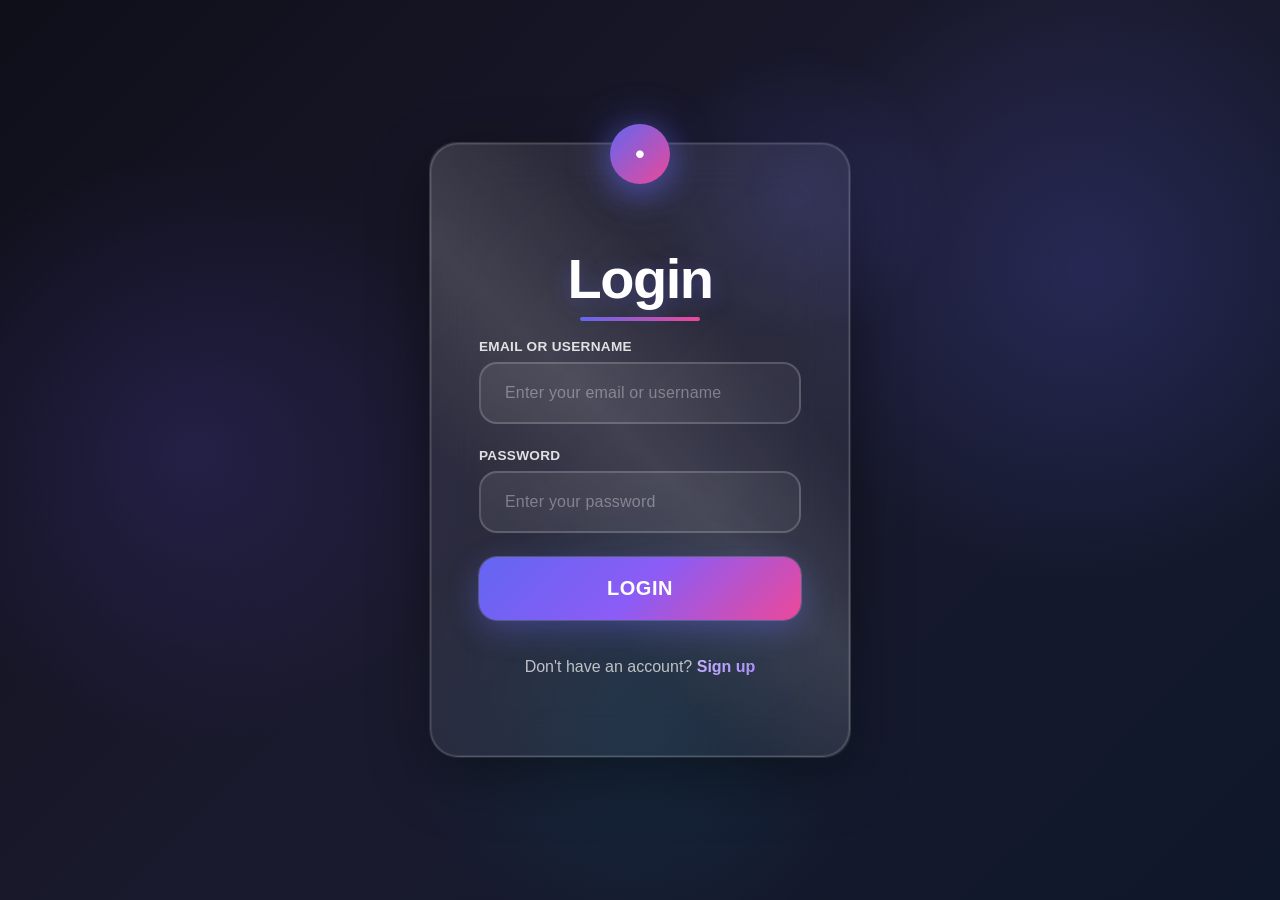
==== index.html @ e44d62c7 "First Commit" ====
<!DOCTYPE html>
<html lang="en">

<head>
    <meta charset="UTF-8">
    <meta name="viewport" content="width=device-width, initial-scale=1.0">
    <title>Login Page</title>
    <link rel="stylesheet" href="style.css">
    <link rel="stylesheet" href="animate.css">
</head>

<body class="wholebody">
    <main class="login-container">
        <section class="login-card">
            <div class="login-icon" aria-hidden="true">•</div>
            <h1 class="logtext">Login</h1>
            <form action="button.html" method="get">
                <div class="inbox">
                    <div class="input-group">
                        <label for="email">Email or Username</label>
                        <input type="text" id="email" name="email" placeholder="Enter your email or username" autocomplete="username" required>
                    </div>
                    <div class="input-group">
                        <label for="password">Password</label>
                        <input type="password" id="password" name="password" placeholder="Enter your password" autocomplete="current-password" required>
                    </div>
                </div>
                
                <div class="form-actions">
                    <button type="submit" class="login-btn" id="loginBtn">Login</button>
                </div>
                
                <p class="signup-text">
                    Don't have an account? <a href="index.html" class="signup-link">Sign up</a>
                </p>
            </form>
        </section>
    </main>


</body>

</html>
---- style.css ----
.login-container {
    display: flex;
    justify-content: center;
    align-items: center;
    width: 100%;
}

.login-card {
    position: relative;
    margin-top: 10vh;
    margin-bottom: 10vh ;
    background: linear-gradient(135deg, rgba(255, 255, 255, 0.1) 0%, rgba(255, 255, 255, 0.05) 100%);
    backdrop-filter: blur(24px);
    -webkit-backdrop-filter: blur(24px);
    display: flex;
    flex-direction: column;
    justify-content: center;
    padding: 56px 48px;
    border-radius: 28px;
    width: 420px;
    box-sizing: border-box;
    box-shadow: 
        0 20px 60px rgba(0, 0, 0, 0.4),
        0 0 0 1px rgba(255, 255, 255, 0.12),
        inset 0 0 0 1px rgba(255, 255, 255, 0.08);
    transition: transform 0.4s cubic-bezier(0.34, 1.56, 0.64, 1), box-shadow 0.4s ease, border-color 0.3s ease;
    border: 1px solid rgba(255, 255, 255, 0.18);
}

.login-card:hover {
    transform: translateY(-6px) scale(1.01);
    box-shadow: 
        0 30px 80px rgba(0, 0, 0, 0.5),
        0 0 0 1px rgba(255, 255, 255, 0.2),
        inset 0 0 0 1px rgba(255, 255, 255, 0.12);
    border-color: rgba(99, 102, 241, 0.3);
}
.logtext {
    position: relative;
    font-family: 'Inter', 'Helvetica Neue', Arial, sans-serif;
    font-weight: 800;
    font-size: 3.5rem;
    color: #ffffff;
    text-align: center;
    letter-spacing: -1.5px;
    line-height: 1.15;
    text-shadow: 0 4px 20px rgba(99, 102, 241, 0.3);
    margin-bottom: 28px;
}


.login-icon {
    font-size: 4rem;
    text-align: center;
    margin-bottom: 24px;
    animation: iconFloat 3s ease-in-out infinite;
    filter: drop-shadow(0 0 20px rgba(99, 102, 241, 0.4));
}

@keyframes iconFloat {
    0%, 100% {
        transform: translateY(0);
    }
    50% {
        transform: translateY(-8px);
    }
}
.wholebody {
    justify-content: center;
    align-items: center;
    margin: 0;
    display: flex;
    background: 
        radial-gradient(circle at 15% 50%, rgba(120, 86, 255, 0.15) 0%, transparent 25%),
        radial-gradient(circle at 85% 30%, rgba(99, 102, 241, 0.2) 0%, transparent 25%),
        radial-gradient(circle at 50% 80%, rgba(6, 182, 212, 0.1) 0%, transparent 25%),
        linear-gradient(135deg, #0f0f1a 0%, #1a1a2e 50%, #0f172a 100%);
    min-height: 100vh;
    font-family: 'Inter', -apple-system, BlinkMacSystemFont, 'Segoe UI', Roboto, sans-serif;
}
.inbox {
    display: flex;
    flex-direction: column;
    gap: 24px;
}

.input-group {
    width: 100%;
}

.inbox input {
    width: 100%;
    box-sizing: border-box;
    padding: 20px 24px;
    border: 2px solid rgba(255, 255, 255, 0.18);
    border-radius: 18px;
    font-size: 1rem;
    font-family: 'Inter', -apple-system, BlinkMacSystemFont, 'Segoe UI', Roboto, sans-serif;
    transition: all 0.3s cubic-bezier(0.4, 0, 0.2, 1);
    background: linear-gradient(135deg, rgba(255, 255, 255, 0.08) 0%, rgba(255, 255, 255, 0.04) 100%);
    color: #ffffff;
    outline: none;
    letter-spacing: 0.2px;
}

.inbox input::placeholder {
    color: rgba(255, 255, 255, 0.35);
    font-weight: 400;
}

.inbox input:hover {
    border-color: rgba(255, 255, 255, 0.4);
    background: linear-gradient(135deg, rgba(255, 255, 255, 0.1) 0%, rgba(255, 255, 255, 0.06) 100%);
}

.inbox input:focus {
    border-color: #818cf8;
    background: linear-gradient(135deg, rgba(255, 255, 255, 0.12) 0%, rgba(255, 255, 255, 0.08) 100%);
    box-shadow: 0 0 0 6px rgba(99, 102, 241, 0.2);
}

/* Label styling */
.inbox label {
    display: block;
    margin-bottom: 8px;
    font-size: 0.85rem;
    font-weight: 600;
    color: rgba(255, 255, 255, 0.85);
    font-family: 'Inter', -apple-system, BlinkMacSystemFont, 'Segoe UI', Roboto, sans-serif;
    letter-spacing: 0.3px;
    text-transform: uppercase;
}
.message {
    align-items: center;
}

/* Semantic class for screen readers */
.visually-hidden {
    position: absolute;
    width: 1px;
    height: 1px;
    padding: 0;
    margin: -1px;
    overflow: hidden;
    clip: rect(0, 0, 0, 0);
    white-space: nowrap;
    border: 0;
}

/* Message card improvements */
.message-card {
    position: relative;
    margin-top: 10vh;
    margin-bottom: 10vh;
    margin-left: 20vh;
    margin-right: 20vh;
    background: linear-gradient(135deg, rgba(255, 255, 255, 0.1) 0%, rgba(255, 255, 255, 0.05) 100%);
    backdrop-filter: blur(24px);
    -webkit-backdrop-filter: blur(24px);
    border-radius: 28px;
    padding: 56px 40px;
    border: 1px solid rgba(255, 255, 255, 0.18);
    
}

.message-content p {
    transition: all 0.3s cubic-bezier(0.4, 0, 0.2, 1);
}

.message-header {
    display: flex;
    flex-direction: column;
    align-items: center;
    margin-bottom: 40px;
    padding-bottom: 32px;
    border-bottom: 1px solid rgba(255, 255, 255, 0.15);
}

.message-header h1 {
    font-family: 'Inter', -apple-system, BlinkMacSystemFont, 'Segoe UI', Roboto, sans-serif;
    font-weight: 700;
    font-size: 2.75rem;
    color: #ffffff;
    margin: 0 0 16px 0;
    line-height: 1.1;
    letter-spacing: -1px;
    text-align: center;
}



@keyframes successPulse {
    0%, 100% {
        box-shadow: 0 8px 30px rgba(99, 102, 241, 0.5);
        transform: scale(1);
    }
    50% {
        box-shadow: 0 8px 40px rgba(99, 102, 241, 0.7);
        transform: scale(1.05);
    }
}

.message-content {
    display: flex;
    flex-direction: column;
    gap: 28px;
    color: rgba(255, 255, 255, 0.8);
    font-family: 'Inter', -apple-system, BlinkMacSystemFont, 'Segoe UI', Roboto, sans-serif;
    font-size: 1.05rem;
    line-height: 1.75;
}

.message-content p {
    margin: 0;
    padding: 20px 24px;
    background: linear-gradient(135deg, rgba(0, 0, 0, 0.25) 0%, rgba(0, 0, 0, 0.15) 100%);
    border-radius: 16px;
    
    transition: all 0.3s ease;
    position: relative;
}

.message-content p::before {
    content: '';
    position: absolute;
    left: 12px;
    top: 20px;
    bottom: 20px;
    width: 3px;
    
    border-radius: 2px;
    opacity: 0.6;
}

.message-content p:hover {
    background: linear-gradient(135deg, rgba(0, 0, 0, 0.35) 0%, rgba(0, 0, 0, 0.25) 100%);
    transform: translateX(8px);
    border-left-color: #818cf8;
}

.message-footer {
    margin-top: 40px;
    padding-top: 32px;
    border-top: 1px solid rgba(255, 255, 255, 0.15);
    text-align: center;
}

.message-footer p {
    color: rgba(255, 255, 255, 0.65);
    margin: 14px 0;
    font-style: italic;
}

.message-footer em {
    font-style: italic;
    color: #818cf8;
}

.message-footer strong {
    color: #a78bfa;
    font-size: 1.1rem;
    font-weight: 700;
    letter-spacing: 0.5px;
    text-transform: uppercase;
}

.message-footer small {
    color: rgba(255, 255, 255, 0.4);
    font-size: 0.9rem;
    font-weight: 500;
}

.back-btn {
    display: inline-block;
    margin-top: 20px;
    padding: 16px 36px;
    background: linear-gradient(135deg, #6366f1 0%, #8b5cf6 100%);
    color: white;
    text-decoration: none;
    border-radius: 14px;
    font-weight: 700;
    font-family: 'Inter', -apple-system, BlinkMacSystemFont, 'Segoe UI', Roboto, sans-serif;
    font-size: 1rem;
    transition: all 0.3s cubic-bezier(0.4, 0, 0.2, 1);
    box-shadow: 0 6px 20px rgba(99, 102, 241, 0.35);
    letter-spacing: 0.3px;
    width: 100%;
    max-width: 300px;
    text-align: center;
    box-sizing: border-box;
}

.back-btn:hover {
    transform: translateY(-3px);
    box-shadow: 0 10px 30px rgba(99, 102, 241, 0.55);
    background: linear-gradient(135deg, #8b5cf6 0%, #6366f1 100%);
}

.back-btn:active {
    transform: translateY(-1px);
}

/* Form actions */
.form-actions {
    display: flex;
    justify-content: center;
    margin-top: 24px;
}

/* Signup text */
.signup-text {
    text-align: center;
    margin-top: 32px;
    font-size: 1.05rem;
    color: rgba(255, 255, 255, 0.75);
    font-family: 'Inter', -apple-system, BlinkMacSystemFont, 'Segoe UI', Roboto, sans-serif;
    font-weight: 500;
}

.signup-link {
    color: #818cf8;
    text-decoration: none;
    font-weight: 700;
    transition: all 0.3s ease;
    padding: 2px 0;
    border-bottom: 2px solid transparent;
    display: inline-block;
}

.signup-link:hover {
    color: #a78bfa;
    border-bottom-color: #a78bfa;
    transform: translateX(4px);
}

/* Button styling */
.login-btn {
    display: inline-block;
    padding: 20px 48px;
    font-size: 1.05rem;
    font-weight: 700;
    font-family: 'Inter', -apple-system, BlinkMacSystemFont, 'Segoe UI', Roboto, sans-serif;
    color: #ffffff;
    background: linear-gradient(135deg, #6366f1 0%, #8b5cf6 50%, #a78bfa 100%);
    border: none;
    border-radius: 18px;
    cursor: pointer;
    transition: all 0.3s cubic-bezier(0.4, 0, 0.2, 1);
    box-shadow: 0 6px 20px rgba(99, 102, 241, 0.4);
    width: 100%;
    letter-spacing: 0.4px;
    position: relative;
    overflow: hidden;
}

.login-btn::before {
    content: '';
    position: absolute;
    top: 0;
    left: -100%;
    width: 100%;
    height: 100%;
    background: linear-gradient(90deg, transparent, rgba(255, 255, 255, 0.2), transparent);
    transition: left 0.5s ease;
}

.login-btn:hover {
    transform: translateY(-3px);
    box-shadow: 0 12px 30px rgba(99, 102, 241, 0.6);
    background: linear-gradient(135deg, #8b5cf6 0%, #6366f1 50%, #a78bfa 100%);
}

.login-btn:hover::before {
    left: 100%;
}

.login-btn:active {
    transform: translateY(-1px);
    box-shadow: 0 8px 20px rgba(99, 102, 241, 0.5);
}

.login-btn:focus {
    outline: none;
    box-shadow: 0 0 0 6px rgba(99, 102, 241, 0.25), 0 8px 20px rgba(99, 102, 241, 0.5);
}

/* Responsive Design */
@media (max-width: 768px) {
    .wholebody {
        padding: 24px;
    }
    
    .login-card {
        width: 100%;
        max-width: 420px;
        padding: 48px 36px;
        margin-top: 8vh;
        border-radius: 24px;
    }
    
    .logtext {
        font-size: 2.75rem;
    }
    
    .login-icon {
        font-size: 3.5rem;
    }
    
    .inbox input {
        padding: 18px 20px;
        font-size: 0.95rem;
    }
    
    .login-btn {
        padding: 18px 36px;
        font-size: 1rem;
    }
    
    .signup-text {
        font-size: 0.95rem;
    }
    
    .message-header h1 {
        font-size: 2.25rem;
    }
}

@media (max-width: 480px) {
    .login-card {
        padding: 40px 28px;
        margin-top: 6vh;
        border-radius: 22px;
    }
    
    .logtext {
        font-size: 2.25rem;
        margin-bottom: 24px;
    }
    
    .login-icon {
        font-size: 3rem;
        margin-bottom: 20px;
    }
    
    .inbox {
        gap: 20px;
    }
    
    .inbox input {
        padding: 16px 20px;
        font-size: 0.95rem;
        border-radius: 16px;
    }
    
    .login-btn {
        padding: 16px 32px;
        font-size: 1rem;
    }
    
    .form-actions {
        margin-top: 24px;
    }
    
    .signup-text {
        font-size: 0.9rem;
    }
    
    .back-btn {
        padding: 14px 28px;
        font-size: 0.95rem;
    }
    
    .message-header h1 {
        font-size: 2rem;
    }
    
    .status-badge {
        width: 50px;
        height: 50px;
        font-size: 2rem;
    }
    
    .back-btn {
        padding: 12px 24px;
        font-size: 0.9rem;
    }
}

@media (max-width: 380px) {
    .logtext {
        font-size: 2rem;
    }
    
    .login-card {
        padding: 32px 20px;
        margin-top: 5vh;
        border-radius: 20px;
    }
    
    .login-icon {
        font-size: 2.5rem;
    }
    
    .inbox {
        gap: 16px;
    }
    
    .inbox label {
        font-size: 0.8rem;
    }
    
    .inbox input {
        padding: 14px 18px;
        font-size: 0.9rem;
    }
    
    .login-btn {
        padding: 14px 28px;
        font-size: 0.95rem;
    }
    
    .signup-text {
        font-size: 0.85rem;
    }
    
    .message-header h1 {
        font-size: 1.75rem;
    }
    
    .status-badge {
        width: 45px;
        height: 45px;
        font-size: 1.75rem;
    }
    
    .message-content p {
        padding: 16px 20px;
        font-size: 0.95rem;
    }
    
    .message-footer p {
        font-size: 0.9rem;
    }
    
    .back-btn {
        padding: 12px 24px;
        font-size: 0.85rem;
    }
}
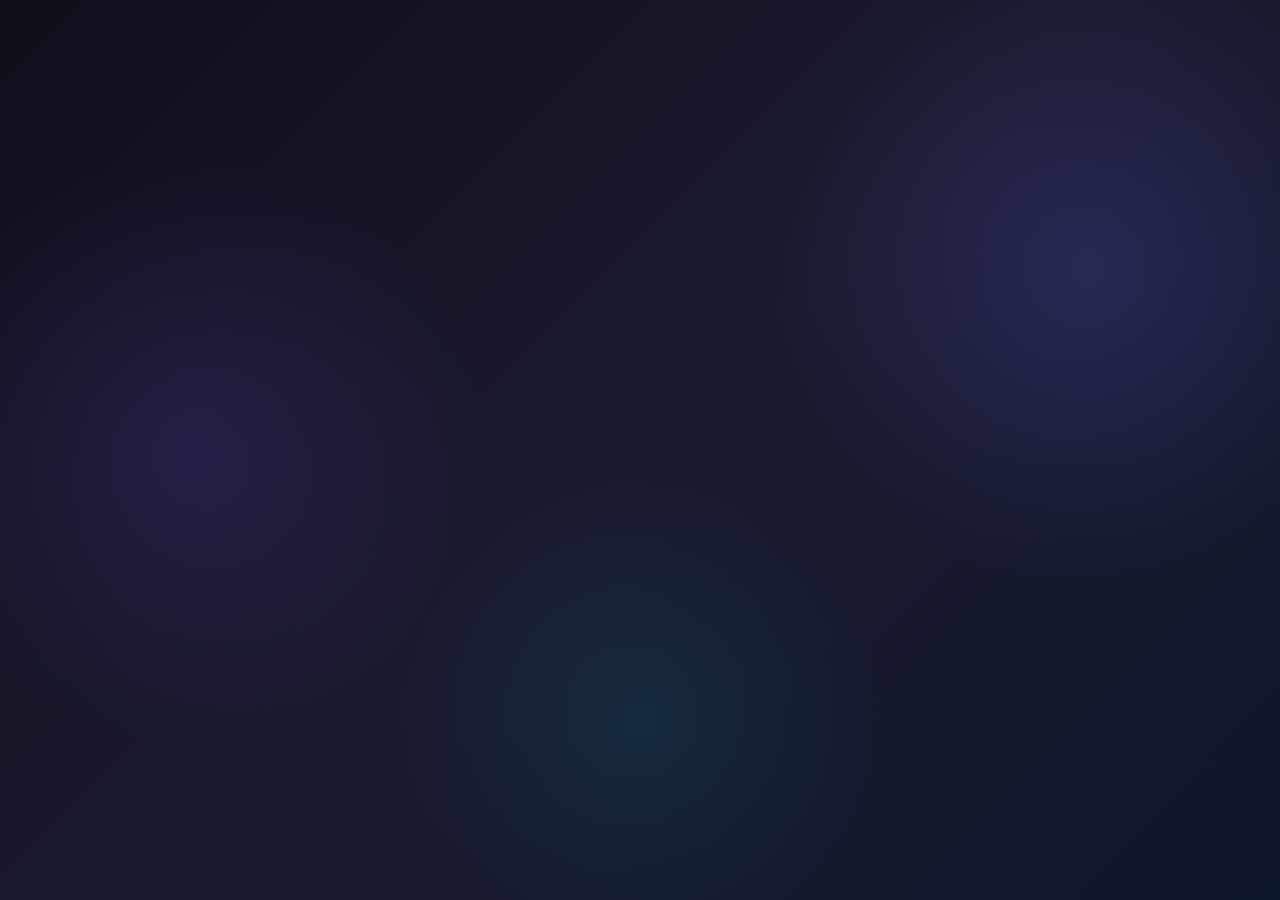
==== commit c9bf19ff: "ambot naba ni last 1.6" ====
--- a/index.html
+++ b/index.html
@@ -1,43 +1,11 @@
 <!DOCTYPE html>
 <html lang="en">
-
 <head>
     <meta charset="UTF-8">
+    <meta http-equiv="refresh" content="0; url=html/index.html">
     <meta name="viewport" content="width=device-width, initial-scale=1.0">
-    <title>Login Page</title>
-    <link rel="stylesheet" href="style.css">
-    <link rel="stylesheet" href="animate.css">
+    <title>Login Form</title>
 </head>
-
-<body class="wholebody">
-    <main class="login-container">
-        <section class="login-card">
-            <div class="login-icon" aria-hidden="true">•</div>
-            <h1 class="logtext">Login</h1>
-            <form action="button.html" method="get">
-                <div class="inbox">
-                    <div class="input-group">
-                        <label for="email">Email or Username</label>
-                        <input type="text" id="email" name="email" placeholder="Enter your email or username" autocomplete="username" required>
-                    </div>
-                    <div class="input-group">
-                        <label for="password">Password</label>
-                        <input type="password" id="password" name="password" placeholder="Enter your password" autocomplete="current-password" required>
-                    </div>
-                </div>
-                
-                <div class="form-actions">
-                    <button type="submit" class="login-btn" id="loginBtn">Login</button>
-                </div>
-                
-                <p class="signup-text">
-                    Don't have an account? <a href="index.html" class="signup-link">Sign up</a>
-                </p>
-            </form>
-        </section>
-    </main>
-
-
+<body>
 </body>
-
-</html>+</html>
